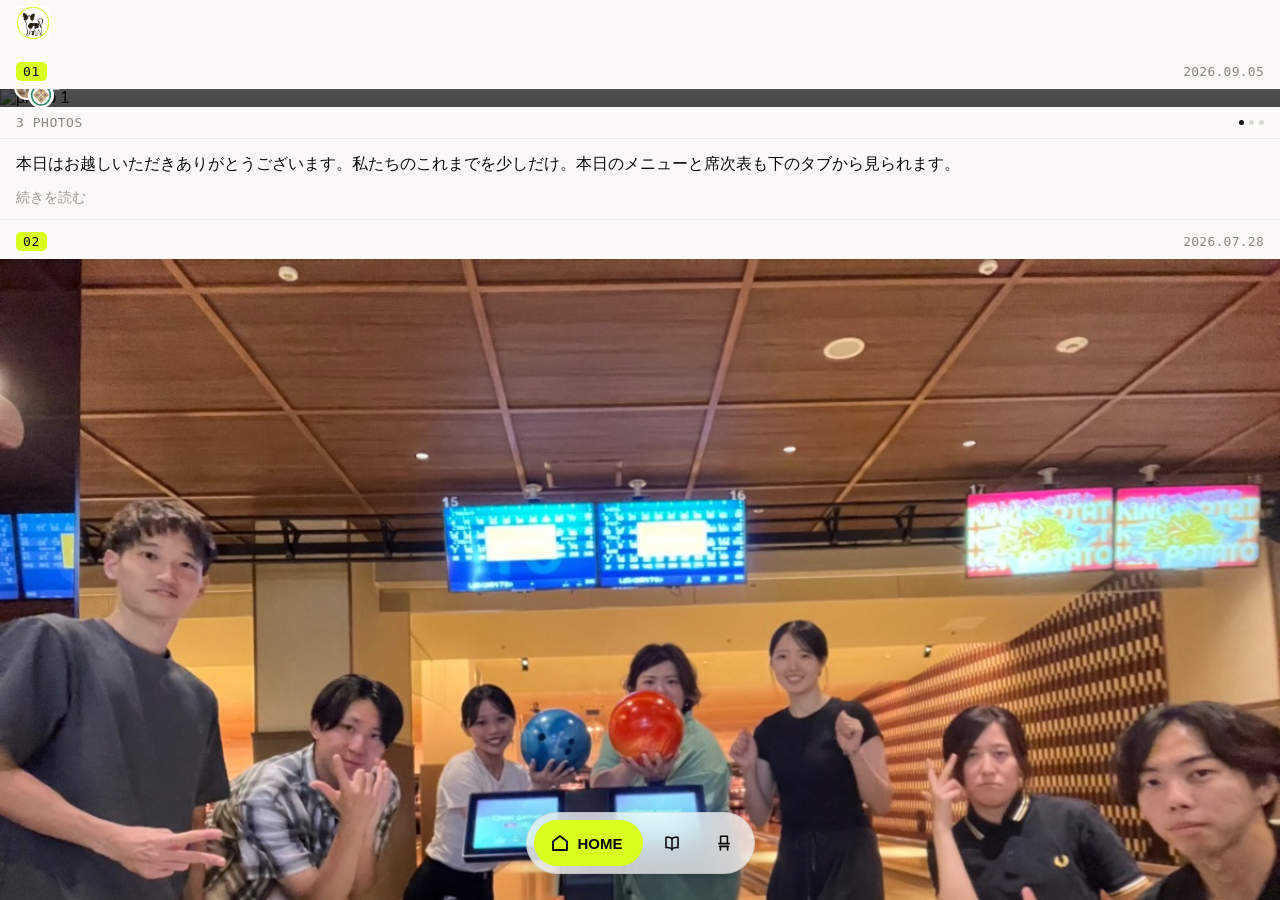
==== index.html @ 1be5b0e5 "メニュー名の誤字を修正 以下の料理名の誤字を修正： - AMUSE: 県立→帆立、鴨出汁→鶏出汁 - ENTRÉE: 鮨→鮪、テグリネソン→テグリネゾン - POISSON: ペーエ→ペニエ、ペルモッ" ====
<!DOCTYPE html>
<html lang="ja">
<head>
<meta charset="utf-8">
<meta name="viewport" content="width=device-width, initial-scale=1, maximum-scale=1, user-scalable=no, viewport-fit=cover">
<meta name="robots" content="noindex, nofollow">
<meta name="apple-mobile-web-app-capable" content="yes">
<meta name="apple-mobile-web-app-status-bar-style" content="default">
<title>RIKI & KANAMI Wedding</title>
<link rel="stylesheet" href="styles.css">
</head>
<body>

<!-- App Container -->
<div id="app">

  <!-- HOME Screen -->
  <div id="screen-home" class="screen active">
    <div class="header">
      <img src="assets/logo.png" alt="RIKI & KANAMI" width="34" height="34">
    </div>

    <div class="content dynamic-content">
    </div>
  </div>

  <!-- MENU Screen -->
  <div id="screen-menu" class="screen menu-screen">
    <div class="header">
      <img src="assets/logo.png" alt="RIKI & KANAMI" width="34" height="34">
    </div>

    <div class="content">
      <div class="menu-title-block">
        <span class="menu-label">MENU</span>
        <span class="menu-subtitle">本日のお料理とお飲み物</span>
        <span class="menu-date">2026.09.05</span>
      </div>

      <div class="menu-tabs">
        <div class="menu-tab active" data-tab="course">COURSE</div>
        <div class="menu-tab" data-tab="drink">DRINK</div>
      </div>

      <div class="menu-content active" data-content="course">
        <div class="menu-items">
          <div class="menu-item">
            <span class="item-category">AMUSE</span>
            <h3 class="item-name">青森に因んで帆立のコンフィ×新潟のっぺの鶏出汁ジュレ<br>柚子香る磯の小舟</h3>
          </div>

          <div class="menu-item">
            <span class="item-category">ENTRÉE</span>
            <h3 class="item-name">炙り鮪と季節野菜のテグリネゾン サラダニソワーズ<br>タプナードと胡麻の2種の味わい</h3>
          </div>

          <div class="menu-item">
            <span class="item-category">POTAGE</span>
            <h3 class="item-name">海老真薯を浮かべた本枯鰹節の清汁仕立て<br>振り柚子　椎茸　彩り葱</h3>
          </div>

          <div class="menu-item">
            <span class="item-category">POISSON</span>
            <h3 class="item-name">江戸前穴子のペニエ 古代米とベルモットのクレーム<br>八幡平シャンピニョンと花穂の香り</h3>
          </div>

          <div class="menu-item">
            <span class="item-category">VIANDE</span>
            <h3 class="item-name">特選牛ロース ポム・マキシムと共にロティ<br>ソースポワヴラードとベーゼルナッツのヴィネグレット</h3>
          </div>

          <div class="menu-item">
            <span class="item-category">REPAS</span>
            <h3 class="item-name">漬けいくらとニッポンの塩しゃけ 親子で三つ葉飯<br>茶漬け出汁　香の物</h3>
          </div>

          <div class="menu-item">
            <span class="item-category">DESSERT</span>
            <h3 class="item-name">フロマージュブランのベルスネージュ<br>瀬戸内レモンと蜂蜜のジュレ</h3>
          </div>

          <div class="menu-item">
            <span class="item-category">CAFÉ</span>
            <h3 class="item-name">珈琲　紅茶　＋　ウエディングケーキ</h3>
          </div>
        </div>
      </div>

      <div class="menu-content" data-content="drink">
        <div class="menu-items">
          <div class="menu-item">
            <span class="item-category">SPARKLING</span>
            <h3 class="item-name">コント・ド・ヌシャテル　ブリュット</h3>
          </div>

          <div class="menu-item">
            <span class="item-category">BEER</span>
            <h3 class="item-name">スーパードライ</h3>
          </div>

          <div class="menu-item">
            <span class="item-category">RED</span>
            <h3 class="item-name">バロン・メリニャック　ルージュ</h3>
          </div>

          <div class="menu-item">
            <span class="item-category">WHITE</span>
            <h3 class="item-name">バロン・メリニャック　ブラン</h3>
          </div>

          <div class="menu-item">
            <span class="item-category">SAKE</span>
            <h3 class="item-name">銘酒お任せ</h3>
          </div>

          <div class="menu-item">
            <span class="item-category">WHISKEY</span>
            <h3 class="item-name">デュワーズ ホワイトラベル</h3>
          </div>

          <div class="menu-item">
            <span class="item-category">SHOCHU</span>
            <h3 class="item-name">麦焼酎</h3>
          </div>

          <div class="menu-item">
            <span class="item-category">COCKTAIL</span>
            <h3 class="item-name">カシス<span class="item-separator"> ／ </span>ジン<span class="item-separator"> ／ </span>ウォッカ<span class="item-separator"> ／ </span>季節のカクテル</h3>
          </div>

          <div class="menu-item">
            <span class="item-category">SOFT</span>
            <h3 class="item-name">アップルジュース<span class="item-separator"> ／ </span>グレープジュース<span class="item-separator"> ／ </span>コーラ<span class="item-separator"> ／ </span>ジンジャーエール<span class="item-separator"> ／ </span>ウーロン茶<span class="item-separator"> ／ </span>ミネラルウォーター<span class="item-separator"> ／ </span>炭酸水<span class="item-separator"> ／ </span>ノンアルコールビール</h3>
          </div>
        </div>
      </div>

      <div class="menu-note">
        <span class="note-symbol">＊</span>
        <span class="note-text">アレルギーのある方は、お近くのスタッフまでお声がけください。</span>
      </div>

      <div class="bottom-spacer"></div>
    </div>
  </div>

  <!-- SEATS Screen -->
  <div id="screen-seats" class="screen">
    <div class="header">
      <img src="assets/logo.png" alt="RIKI & KANAMI" width="34" height="34">
    </div>

    <div class="content">
      <div class="search-bar">
        <svg class="search-icon" width="16" height="16" viewBox="0 0 20 20" fill="none" stroke="#8A8A82" stroke-width="1.8" stroke-linecap="round">
          <circle cx="9" cy="9" r="5.4"></circle>
          <path d="M13.2 13.2 17 17"></path>
        </svg>
        <span class="search-placeholder">お名前でお席を検索</span>
      </div>

      <div class="seats-tabs">
        <div class="tab active" id="tab-map">MAP</div>
        <div class="tab" id="tab-list">LIST</div>
      </div>

      <!-- MAP View -->
      <div id="view-map" class="seats-view active">
        <div class="legend">
          <div class="legend-item">
            <span class="legend-dot groom"></span>
            <span class="legend-text">新郎側</span>
          </div>
          <div class="legend-item">
            <span class="legend-dot bride"></span>
            <span class="legend-text">新婦側</span>
          </div>
        </div>

        <div class="seats-hint">
          <span class="hint-text">テーブルをタップして、お席をご確認ください</span>
        </div>
        <div class="tables-container">
          <div class="main-table">高砂</div>
          <div class="table-circle groom" data-table="A" style="left:0; top:120px">
            <div class="circle"><span>A</span></div>
            <span class="label">新郎 会社</span>
          </div>

          <div class="table-circle bride" data-table="B" style="right:0; top:120px">
            <div class="circle"><span>B</span></div>
            <span class="label">新婦 職場</span>
          </div>

          <div class="table-circle bride" data-table="C" style="left:50%; top:216px; transform:translateX(-50%)">
            <div class="circle"><span>C</span></div>
            <span class="label">新婦 職場</span>
          </div>

          <div class="table-circle groom" data-table="D" style="left:0; top:312px">
            <div class="circle"><span>D</span></div>
            <span class="label">新郎 会社</span>
          </div>

          <div class="table-circle bride" data-table="E" style="right:0; top:312px">
            <div class="circle"><span>E</span></div>
            <span class="label">新婦 先輩</span>
          </div>

          <div class="table-circle bride" data-table="F" style="left:50%; top:408px; transform:translateX(-50%)">
            <div class="circle"><span>F</span></div>
            <span class="label">新婦 友人</span>
          </div>

          <div class="table-circle groom" data-table="G" style="left:0; top:504px">
            <div class="circle"><span>G</span></div>
            <span class="label">新郎 友人</span>
          </div>

          <div class="table-circle bride" data-table="H" style="right:0; top:504px">
            <div class="circle"><span>H</span></div>
            <span class="label">新婦 友人</span>
          </div>

          <div class="table-circle bride" data-table="I" style="left:50%; top:600px; transform:translateX(-50%)">
            <div class="circle"><span>I</span></div>
            <span class="label">新婦 友人</span>
          </div>

          <div class="table-circle groom" data-table="J" style="left:0; top:696px">
            <div class="circle"><span>J</span></div>
            <span class="label">新郎 親族</span>
          </div>

          <div class="table-circle bride" data-table="K" style="right:0; top:696px">
            <div class="circle"><span>K</span></div>
            <span class="label">新婦 親族</span>
          </div>
        </div>
      </div>

      <!-- LIST View -->
      <div id="view-list" class="seats-view">
        <div class="table-list">
          <!-- Tables will be dynamically rendered here -->
        </div>
      </div>

      <div class="bottom-spacer"></div>
    </div>
  </div>

  <!-- PROFILE Screen - KANAMI -->
  <div id="screen-profile-kanami" class="screen">
    <div class="header">
      <div class="header-left">
        <button class="back-btn back-to-home">
          <svg width="20" height="20" viewBox="0 0 20 20" fill="none" stroke="#0A0A0A" stroke-width="1.9" stroke-linecap="round" stroke-linejoin="round">
            <path d="M12 4l-6 6 6 6"></path>
          </svg>
        </button>
        <span class="header-title">KANAMI</span>
      </div>
    </div>

    <div class="content">
      <div class="profile-info">
        <div class="profile-text">
          <span class="profile-role">BRIDE</span>
          <h2 class="profile-name-large dynamic-content"></h2>
        </div>
        <div class="profile-avatar"></div>
      </div>

      <div class="profile-bio dynamic-content"></div>
      <div class="profile-read-more">続きを読む</div>

      <div class="profile-details dynamic-content"></div>

      <div class="profile-grid active" data-grid="posts">
        <!-- Posts dynamically loaded -->
      </div>

      <div class="bottom-spacer"></div>
    </div>
  </div>

  <!-- PROFILE Screen - RIKI -->
  <div id="screen-profile-riki" class="screen">
    <div class="header">
      <div class="header-left">
        <button class="back-btn back-to-home">
          <svg width="20" height="20" viewBox="0 0 20 20" fill="none" stroke="#0A0A0A" stroke-width="1.9" stroke-linecap="round" stroke-linejoin="round">
            <path d="M12 4l-6 6 6 6"></path>
          </svg>
        </button>
        <span class="header-title">RIKI</span>
      </div>
    </div>

    <div class="content">
      <div class="profile-info">
        <div class="profile-text">
          <span class="profile-role">GROOM</span>
          <h2 class="profile-name-large dynamic-content"></h2>
        </div>
        <div class="profile-avatar"></div>
      </div>

      <div class="profile-bio dynamic-content"></div>
      <div class="profile-read-more">続きを読む</div>

      <div class="profile-details dynamic-content"></div>

      <div class="profile-grid active" data-grid="posts">
        <!-- Posts dynamically loaded -->
      </div>

      <div class="bottom-spacer"></div>
    </div>
  </div>

  <!-- TABLE DETAIL Screen -->
  <div id="screen-table-detail" class="screen">
    <div class="header">
      <div class="header-left">
        <button class="back-btn" id="back-to-seats">
          <svg width="20" height="20" viewBox="0 0 20 20" fill="none" stroke="#0A0A0A" stroke-width="1.9" stroke-linecap="round" stroke-linejoin="round">
            <path d="M12 4l-6 6 6 6"></path>
          </svg>
        </button>
        <span id="table-detail-title" class="header-title">D 卓</span>
      </div>
    </div>

    <div class="content">
      <div class="table-detail-header">
        <div class="detail-header-row">
          <span class="table-badge">TABLE D</span>
          <span class="seats-info">6 ／ 8 SEATS</span>
        </div>
        <h2 class="table-description">新郎 会社関係</h2>
      </div>

      <div class="table-photos">
        <!-- 画像はJavaScriptで動的に読み込まれます -->
      </div>
      <div class="table-photo-meta">
        <!-- 写真カウントとドットはJavaScriptで動的に生成されます -->
      </div>

      <div class="seat-diagram">
        <div class="diagram-stage">↑ 高砂 ↑</div>
        <div class="diagram-table">
          <span class="table-letter">D</span>
        </div>
        <div class="seat-position" style="left:141px; top:22px">1</div>
        <div class="seat-position" style="left:192px; top:73px">2</div>
        <div class="seat-position" style="left:192px; top:141px">3</div>
        <div class="seat-position empty" style="left:141px; top:192px">4</div>
        <div class="seat-position empty" style="left:73px; top:192px">5</div>
        <div class="seat-position" style="left:22px; top:141px">6</div>
        <div class="seat-position" style="left:22px; top:73px">7</div>
        <div class="seat-position" style="left:73px; top:22px">8</div>
      </div>

      <div class="guest-list">
        <div class="guest-item">
          <span class="seat-number">1</span>
          <span class="guest-name">瀧川 光輝様<span class="guest-role">　受付</span></span>
        </div>
        <div class="guest-item">
          <span class="seat-number">2</span>
          <span class="guest-name">佐藤 達哉様</span>
        </div>
        <div class="guest-item">
          <span class="seat-number">3</span>
          <span class="guest-name">中村 優太様</span>
        </div>
        <div class="guest-item">
          <span class="seat-number">6</span>
          <span class="guest-name">武藤 克弥様</span>
        </div>
        <div class="guest-item">
          <span class="seat-number">7</span>
          <span class="guest-name">丹野 遼平様<span class="guest-role">　受付</span></span>
        </div>
        <div class="guest-item">
          <span class="seat-number">8</span>
          <span class="guest-name">末藤 洸洋様</span>
        </div>
      </div>

      <div class="bottom-spacer"></div>
    </div>
  </div>

  <!-- SEARCH Screen -->
  <div id="screen-search" class="screen">
    <div class="header">
      <div class="header-left">
        <button class="back-btn" id="back-to-seats-from-search">
          <svg width="20" height="20" viewBox="0 0 20 20" fill="none" stroke="#0A0A0A" stroke-width="1.9" stroke-linecap="round" stroke-linejoin="round">
            <path d="M12 4l-6 6 6 6"></path>
          </svg>
        </button>
      </div>
      <div class="search-header-input">
        <svg class="search-icon" width="16" height="16" viewBox="0 0 20 20" fill="none" stroke="#8A8A82" stroke-width="1.8" stroke-linecap="round">
          <circle cx="9" cy="9" r="5.4"></circle>
          <path d="M13.2 13.2 17 17"></path>
        </svg>
        <input type="search" id="search-header-input" class="search-input" placeholder="お名前でお席を検索" inputmode="text" autocomplete="off" readonly>
      </div>
    </div>

    <div class="content">
      <div class="search-results-header">
        <span class="results-count" id="results-count">68 GUESTS</span>
      </div>

      <div class="search-results" id="search-results">
        <!-- Results will be dynamically rendered here -->
      </div>

      <div class="bottom-spacer"></div>
    </div>
  </div>

  <!-- POST DETAIL Screen -->
  <div id="screen-post-detail" class="screen">
    <div class="header">
      <div class="header-left">
        <button class="back-btn back-to-profile">
          <svg width="20" height="20" viewBox="0 0 20 20" fill="none" stroke="#0A0A0A" stroke-width="1.9" stroke-linecap="round" stroke-linejoin="round">
            <path d="M12 4l-6 6 6 6"></path>
          </svg>
        </button>
        <span class="header-title" id="post-detail-title">POSTS</span>
      </div>
    </div>

    <div class="content" id="post-detail-content">
      <!-- Post content will be dynamically rendered here -->
      <div class="bottom-spacer"></div>
    </div>
  </div>

</div>

<!-- Bottom Navigation -->
<div class="bottom-nav">
  <div class="nav-container">
    <button class="nav-btn active" id="nav-home">
      <svg width="20" height="20" viewBox="0 0 20 20" fill="none" stroke="#0A0A0A" stroke-width="1.9" stroke-linejoin="round">
        <path d="M3 8.5 10 3l7 5.5V17H3z"></path>
      </svg>
      <span class="nav-label">HOME</span>
    </button>
    <button class="nav-btn" id="nav-menu">
      <svg width="20" height="20" viewBox="0 0 20 20" fill="none" stroke="#0A0A0A" stroke-width="1.6" stroke-linejoin="round" stroke-linecap="round">
        <path d="M10 5.5C8.6 4.4 6.6 4 4 4.2v10.4c2.6-.2 4.6.2 6 1.3 1.4-1.1 3.4-1.5 6-1.3V4.2c-2.6-.2-4.6.2-6 1.3z"></path>
        <path d="M10 5.5v11.4"></path>
      </svg>
      <span class="nav-label">MENU</span>
    </button>
    <button class="nav-btn" id="nav-seats">
      <svg width="20" height="20" viewBox="0 0 20 20" fill="none" stroke="#0A0A0A" stroke-width="1.6" stroke-linecap="round" stroke-linejoin="round">
        <path d="M6.6 3.2h6.8v7.4H6.6zM4.8 10.6h10.4M6.4 13.4V17M13.6 13.4V17M5.6 13.4h8.8"></path>
      </svg>
      <span class="nav-label">SEATS</span>
    </button>
  </div>
</div>

<script src="seating-data.js"></script>
<script src="app.js"></script>
</body>
</html>
---- styles.css ----
/* Wedding Site - Styles */

/* Dynamic content - hidden until loaded */
.dynamic-content {
  opacity: 0;
  transition: opacity 0.3s ease-in;
}

.dynamic-content.loaded {
  opacity: 1;
}

* {
  margin: 0;
  padding: 0;
  box-sizing: border-box;
}

:root {
  --color-bg: #EDEDEA;
  --color-white: #fff;
  --color-black: #0A0A0A;
  --color-gray-dark: #4A4A44;
  --color-gray-mid: #8A8A82;
  --color-gray-light: #C2C1B9;
  --color-divider: #EDEDE8;
  --color-yellow: #D9FF1F;
  --color-lime: #D9FF1F;
  --color-paper: #FBFAF6;
  --font-sans: -apple-system, "Helvetica Neue", Helvetica, "Hiragino Kaku Gothic ProN", "Hiragino Sans", Arial, sans-serif;
  --font-mono: ui-monospace, 'SF Mono', Menlo, monospace;
}

body {
  margin: 0;
  background: var(--color-white);
  font-family: var(--font-sans);
  -webkit-font-smoothing: antialiased;
  overflow: hidden;
  position: fixed;
  width: 100%;
  height: 100%;
}

/* App Container */
#app {
  position: fixed;
  top: 0;
  bottom: 0;
  left: 0;
  right: 0;
  overflow: hidden;
}

/* Screens */
.screen {
  position: absolute;
  top: 0;
  bottom: 0;
  left: 0;
  right: 0;
  overflow-y: auto;
  overflow-x: hidden;
  -webkit-overflow-scrolling: touch;
  display: none;
  background: var(--color-paper);
}

.screen.active {
  display: block;
}

.screen::-webkit-scrollbar {
  display: none;
}

/* Header */
.header {
  position: sticky;
  top: 0;
  z-index: 5;
  background: rgba(251, 250, 246, 0.94);
  backdrop-filter: blur(12px);
  -webkit-backdrop-filter: blur(12px);
  display: flex;
  align-items: center;
  justify-content: space-between;
  padding: 6px 16px 10px;
  min-height: 50px;
}

.header img {
  display: block;
}

.post-count {
  font-family: var(--font-mono);
  font-size: 13px;
  color: var(--color-gray-mid);
  letter-spacing: 0.06em;
}

.header-left {
  display: flex;
  align-items: center;
  gap: 8px;
}

.back-btn {
  width: 44px;
  height: 44px;
  margin-left: -10px;
  display: flex;
  align-items: center;
  justify-content: center;
  background: none;
  border: none;
  cursor: pointer;
  padding: 0;
}

.back-btn:active {
  opacity: 0.6;
}

.header-title {
  font-size: 16px;
  font-weight: 600;
}

/* Content */
.content {
  padding: 0;
}

.bottom-spacer {
  height: 120px;
}

/* Post */
.post {
  border-top: 1px solid var(--color-divider);
  cursor: pointer;
  transition: background-color 0.2s;
}

.post:first-child {
  border-top: none;
}

.post:active {
  background-color: #F9F9F7;
}

/* Post Slider */
.post-slider {
  width: 100%;
  overflow: hidden;
  position: relative;
}

.slider-container {
  width: 100%;
  overflow-x: auto;
  overflow-y: hidden;
  -webkit-overflow-scrolling: touch;
  scroll-snap-type: x mandatory;
  scrollbar-width: none;
}

.slider-container::-webkit-scrollbar {
  display: none;
}

.slider-track {
  display: flex;
  width: fit-content;
}

.slider-track .post-image-placeholder {
  width: 100vw;
  flex-shrink: 0;
  scroll-snap-align: start;
}

.post-header {
  display: flex;
  align-items: baseline;
  justify-content: space-between;
  padding: 12px 16px 8px;
}

.post-number {
  font-family: var(--font-mono);
  font-size: 13px;
  letter-spacing: 0.06em;
  color: var(--color-black);
  background: var(--color-lime);
  padding: 2px 7px;
  border-radius: 5px;
}

.post-date {
  font-family: var(--font-mono);
  font-size: 13px;
  color: var(--color-gray-mid);
  letter-spacing: 0.02em;
}

.post-image-placeholder {
  width: 100%;
  position: relative;
  display: block;
}

.post-image-placeholder img {
  width: 100%;
  height: auto;
  display: block;
}

.placeholder-text {
  font-family: var(--font-mono);
  font-size: 11px;
  color: var(--color-gray-mid);
}

.gradient-overlay {
  position: absolute;
  inset: auto 0 0 0;
  height: 170px;
  background: linear-gradient(to top, rgba(0,0,0,0.72) 0%, rgba(0,0,0,0.58) 34%, rgba(0,0,0,0.22) 68%, transparent 100%);
  pointer-events: none;
}

.post-authors {
  position: absolute;
  left: 14px;
  bottom: 14px;
  display: flex;
  align-items: center;
  gap: 11px;
  z-index: 10;
  pointer-events: none;
}

.post-authors > * {
  pointer-events: auto;
}

.author-avatars {
  position: relative;
  width: 44px;
  height: 36px;
}

.avatar-placeholder {
  position: absolute;
  width: 26px;
  height: 26px;
  border-radius: 50%;
  border: 2px solid var(--color-white);
  background-color: #000;
  background-size: cover;
  background-position: center;
  background-repeat: no-repeat;
}

.avatar-placeholder:not(.offset) {
  left: 0;
  top: 0;
}

.avatar-placeholder.offset {
  left: 14px;
  top: 8px;
}

.avatar-placeholder.single {
  position: static;
}

.author-names {
  font-size: 15px;
  font-weight: 600;
  color: var(--color-white);
  cursor: pointer;
}

.post-meta {
  display: flex;
  align-items: center;
  justify-content: space-between;
  padding: 8px 16px;
  border-bottom: 1px solid var(--color-divider);
}

.photo-count {
  font-family: var(--font-mono);
  font-size: 13px;
  color: var(--color-gray-mid);
  letter-spacing: 0.04em;
}

.pagination-dots {
  display: flex;
  gap: 5px;
}

.dot {
  width: 5px;
  height: 5px;
  border-radius: 50%;
  background: #D8D8D2;
  transition: background 0.2s;
}

.dot.active {
  background: var(--color-black);
}

.post-content {
  padding: 12px 16px;
  font-size: 16px;
  line-height: 1.65;
  color: var(--color-black);
  word-break: break-word;
  overflow-wrap: break-word;
}

.read-more {
  padding: 0 16px 12px;
  font-size: 14px;
  color: #9A9A92;
}

/* When content is expanded, add bottom padding to match top */
.content-expanded .post-content {
  padding-bottom: 12px;
}

/* Menu Screen */

.menu-title-block {
  margin: 6px 20px 0;
  border-top: 1.5px solid var(--color-black);
  border-bottom: 1.5px solid var(--color-black);
  padding: 22px 0;
  display: flex;
  flex-direction: column;
  align-items: center;
  gap: 10px;
}

.menu-label {
  font-family: var(--font-mono);
  font-size: 13px;
  letter-spacing: 0.3em;
  color: var(--color-black);
}

.menu-subtitle {
  font-size: 15px;
  line-height: 1.7;
  color: var(--color-gray-dark);
}

.menu-date {
  font-family: var(--font-mono);
  font-size: 13px;
  letter-spacing: 0.12em;
  color: var(--color-gray-mid);
}

.menu-tabs {
  display: flex;
  gap: 8px;
  padding: 16px 20px 0;
}

.menu-tab {
  flex: 1;
  min-height: 44px;
  display: flex;
  align-items: center;
  justify-content: center;
  border-radius: 999px;
  background: #F1EFE7;
  font-family: var(--font-mono);
  font-size: 13px;
  letter-spacing: 0.1em;
  color: var(--color-gray-mid);
  cursor: pointer;
  transition: all 0.2s ease;
}

.menu-tab.active {
  background: var(--color-yellow);
  color: var(--color-black);
}

.menu-content {
  display: none;
  padding: 8px 20px 0;
}

.menu-content.active {
  display: block;
}

.menu-items {
  display: flex;
  flex-direction: column;
}

.menu-item {
  padding: 16px 0;
  border-bottom: 1px solid #E6E4DC;
  display: flex;
  flex-direction: column;
  gap: 5px;
}

.menu-item:last-child {
  padding-bottom: 4px;
  border-bottom: none;
}

.item-category {
  font-family: var(--font-mono);
  font-size: 13px;
  letter-spacing: 0.14em;
  color: var(--color-gray-mid);
}

.item-name {
  font-size: 17px;
  line-height: 1.55;
  font-weight: 600;
  color: var(--color-black);
  text-wrap: pretty;
}

.item-separator {
  color: var(--color-gray-mid);
  font-weight: normal;
}

.item-description {
  font-size: 15px;
  line-height: 1.7;
  color: #6A6A62;
  text-wrap: pretty;
}

.menu-note {
  margin: 18px 20px 0;
  border-top: 1.5px solid var(--color-black);
  padding: 16px 0 0;
  display: flex;
  gap: 14px;
}

.note-symbol {
  font-family: var(--font-mono);
  font-size: 13px;
  letter-spacing: 0.1em;
  color: var(--color-gray-mid);
  width: 16px;
  flex: none;
}

.note-text {
  font-size: 15px;
  line-height: 1.75;
  color: #6A6A62;
  text-wrap: pretty;
}

/* Seats Screen */
.search-bar {
  min-height: 44px;
  display: flex;
  align-items: center;
  gap: 10px;
  margin: 8px 16px 0;
  padding: 0 14px;
  border-radius: 12px;
  background: #F4F4F0;
  cursor: pointer;
}

.search-bar:active {
  opacity: 0.7;
}

.search-input {
  flex: 1;
  border: none;
  background: transparent;
  font-size: 16px;
  color: var(--color-black);
  outline: none;
}

.search-input::placeholder {
  color: var(--color-gray-mid);
}

.search-placeholder {
  font-size: 16px;
  color: var(--color-gray-mid);
}

.seats-tabs {
  display: flex;
  gap: 8px;
  padding: 16px 16px 16px;
  border-bottom: 1px solid var(--color-divider);
}

.tab {
  flex: 1;
  min-height: 44px;
  display: flex;
  align-items: center;
  justify-content: center;
  border-radius: 999px;
  background: #F4F4F0;
  font-family: var(--font-mono);
  font-size: 13px;
  letter-spacing: 0.1em;
  color: var(--color-gray-mid);
  cursor: pointer;
  transition: all 0.2s;
}

.tab.active {
  background: var(--color-yellow);
  color: var(--color-black);
}

.seats-view {
  display: none;
}

.seats-view.active {
  display: block;
}

.tables-container {
  position: relative;
  height: 800px;
  margin: 18px 16px 0;
}

.stage-label {
  position: absolute;
  left: 0;
  right: 0;
  top: 0;
  display: flex;
  align-items: center;
  gap: 10px;
}

.stage-label .line {
  height: 1px;
  flex: 1;
  background: #E4E4DE;
}

.stage-label .text {
  font-family: var(--font-mono);
  font-size: 13px;
  letter-spacing: 0.16em;
  color: var(--color-gray-mid);
}

.main-table {
  position: absolute;
  left: 50%;
  top: 28px;
  transform: translateX(-50%);
  width: 168px;
  height: 44px;
  border-radius: 8px;
  background: var(--color-black);
  display: flex;
  align-items: center;
  justify-content: center;
  font-size: 15px;
  font-weight: 600;
  color: var(--color-white);
}

.table-circle {
  position: absolute;
  width: 120px;
  display: flex;
  flex-direction: column;
  align-items: center;
  gap: 5px;
  cursor: pointer;
}

.table-circle .circle {
  width: 60px;
  height: 60px;
  border-radius: 50%;
  background: var(--color-white);
  display: flex;
  align-items: center;
  justify-content: center;
  font-size: 18px;
  font-weight: 600;
  color: var(--color-black);
  transition: transform 0.2s;
}

.table-circle.groom .circle {
  border: 1.5px solid var(--color-black);
}

.table-circle.bride .circle {
  border: 1.5px solid #D6D5CC;
}

.table-circle:active .circle {
  transform: scale(0.95);
}

.table-circle .label {
  font-size: 13px;
  color: #6A6A62;
}

.legend {
  display: flex;
  gap: 18px;
  align-items: center;
  justify-content: center;
  padding: 16px 16px 0;
}

.legend-item {
  display: flex;
  align-items: center;
  gap: 8px;
}

.legend-dot {
  width: 14px;
  height: 14px;
  border-radius: 50%;
  background: var(--color-white);
}

.legend-dot.groom {
  border: 1.5px solid var(--color-black);
}

.legend-dot.bride {
  border: 1.5px solid #D6D5CC;
}

.legend-text {
  font-size: 13px;
  color: #5A5A52;
}

.seats-hint {
  padding: 12px 16px 16px;
  text-align: center;
  border-bottom: 1px solid var(--color-divider);
}

.hint-text {
  font-size: 13px;
  color: var(--color-gray-mid);
}

/* Table List */
.table-list {
  padding: 0 16px;
}

.guest-list-item {
  display: flex;
  align-items: center;
  justify-content: space-between;
  gap: 12px;
  padding: 14px 0;
  border-top: 1px solid #EDEDE8;
  cursor: pointer;
}

.guest-list-item:first-child {
  border-top: none;
}

.guest-list-item:active {
  opacity: 0.6;
}

.guest-list-info {
  display: flex;
  flex-direction: column;
  gap: 2px;
}

.guest-list-name {
  font-size: 16px;
  line-height: 1.5;
  color: var(--color-black);
}

.guest-list-relation {
  font-size: 13px;
  color: var(--color-gray-mid);
}

.guest-list-table {
  font-family: var(--font-mono);
  font-size: 13px;
  letter-spacing: 0.06em;
  color: var(--color-white);
  background: var(--color-black);
  padding: 6px 10px;
  border-radius: 6px;
  flex: none;
  font-weight: 500;
}

.table-badge {
  font-family: var(--font-mono);
  font-size: 13px;
  letter-spacing: 0.16em;
  color: var(--color-black);
  background: var(--color-yellow);
  padding: 2px 7px;
  border-radius: 5px;
  display: inline-block;
  margin-bottom: 4px;
}

/* Profile Screen */
.profile-info {
  padding: 12px 16px 0;
  display: flex;
  align-items: flex-end;
  justify-content: space-between;
  border-top: 1px solid var(--color-divider);
}

.profile-text {
  display: flex;
  flex-direction: column;
  gap: 3px;
}

.profile-role {
  font-family: var(--font-mono);
  font-size: 13px;
  letter-spacing: 0.16em;
  color: var(--color-gray-mid);
}

.profile-name-large {
  margin: 0;
  font-size: 26px;
  font-weight: 600;
  letter-spacing: -0.02em;
  color: var(--color-black);
}

.profile-avatar {
  width: 68px;
  height: 68px;
  border-radius: 50%;
  flex: none;
  box-shadow: 0 0 0 1px rgba(10, 10, 10, 0.08);
  background-image: repeating-linear-gradient(135deg, #E4E4DF 0 8px, #EDEDE8 8px 16px);
  background-size: cover;
  background-position: center;
  background-repeat: no-repeat;
}

.profile-bio {
  padding: 12px 16px;
  font-size: 16px;
  line-height: 1.75;
  color: var(--color-black);
  display: -webkit-box;
  -webkit-line-clamp: 4;
  -webkit-box-orient: vertical;
  overflow: hidden;
  word-break: break-word;
  overflow-wrap: break-word;
}

.profile-read-more {
  min-height: 44px;
  display: flex;
  align-items: center;
  padding: 0 16px 12px;
  font-size: 14px;
  color: #9A9A92;
}


.profile-details {
  padding: 0 16px;
}

.detail-row {
  display: flex;
  gap: 14px;
  align-items: baseline;
  padding: 12px 0;
  border-top: 1px solid var(--color-divider);
}

.detail-row:last-child {
  border-bottom: 1px solid var(--color-divider);
}

.detail-label {
  font-family: var(--font-mono);
  font-size: 13px;
  letter-spacing: 0.08em;
  color: var(--color-gray-mid);
  width: 78px;
  flex: none;
}

.detail-value {
  font-size: 16px;
  line-height: 1.7;
  color: var(--color-black);
  word-break: break-word;
  overflow-wrap: break-word;
}

.profile-tabs {
  display: flex;
  border-bottom: 1px solid var(--color-divider);
}

.profile-tab {
  flex: 1;
  min-height: 44px;
  display: flex;
  align-items: center;
  justify-content: center;
  font-family: var(--font-mono);
  font-size: 13px;
  letter-spacing: 0.1em;
  color: var(--color-gray-mid);
  cursor: pointer;
}

.profile-tab.active {
  color: var(--color-black);
  background: var(--color-yellow);
}

.profile-grid {
  display: none;
  grid-template-columns: repeat(3, 1fr);
  gap: 1px;
}

.profile-grid.active {
  display: grid;
}

.grid-item {
  aspect-ratio: 4/5;
  position: relative;
}

.grid-image {
  width: 100%;
  height: 100%;
  background-size: cover;
  background-position: center;
  position: relative;
}

.grid-number {
  position: absolute;
  top: 6px;
  left: 6px;
  font-family: var(--font-mono);
  font-size: 13px;
  color: var(--color-black);
  background: var(--color-lime);
  padding: 1px 5px;
  border-radius: 4px;
}

/* Table Detail */
.table-detail-header {
  padding: 10px 16px 16px;
  border-top: 1px solid var(--color-divider);
  display: flex;
  flex-direction: column;
  gap: 4px;
}

.detail-header-row {
  display: flex;
  align-items: baseline;
  justify-content: space-between;
}

.seats-info {
  font-family: var(--font-mono);
  font-size: 13px;
  color: var(--color-gray-mid);
}

.table-description {
  font-size: 22px;
  font-weight: 600;
  letter-spacing: -0.015em;
  color: var(--color-black);
}

.table-photos {
  display: flex;
  gap: 1px;
  padding: 0;
  overflow-x: auto;
  overflow-y: hidden;
  -webkit-overflow-scrolling: touch;
  scrollbar-width: none;
  -ms-overflow-style: none;
}

.table-photos::-webkit-scrollbar {
  display: none;
}

.photo-placeholder {
  width: 132px;
  height: 165px;
  flex: none;
  background-image: repeating-linear-gradient(135deg, #E4E4DF 0 8px, #EDEDE8 8px 16px);
  display: flex;
  align-items: center;
  justify-content: center;
}

.photo-ratio {
  font-family: var(--font-mono);
  font-size: 11px;
  color: var(--color-gray-mid);
}

.table-photo-meta {
  display: flex;
  align-items: center;
  justify-content: space-between;
  padding: 8px 16px;
  margin-bottom: 16px;
  border-bottom: 1px solid var(--color-divider);
}

.table-photo-meta .photo-count {
  font-family: var(--font-mono);
  font-size: 13px;
  letter-spacing: 0.06em;
  color: var(--color-gray-mid);
}

.table-photo-meta .pagination-dots {
  display: flex;
  gap: 6px;
}

.scroll-progress-container {
  width: 100px;
  height: 2px;
  background: var(--color-divider);
  border-radius: 1px;
  overflow: hidden;
}

.scroll-progress-bar {
  height: 100%;
  background: var(--color-black);
  width: 0%;
  transition: width 0.1s ease-out;
}

.seat-diagram {
  display: flex;
  justify-content: center;
  padding: 0 0 16px 0;
  position: relative;
  width: 250px;
  height: 258px;
  margin: 0 auto;
}

.diagram-stage {
  position: absolute;
  left: 50%;
  top: 0;
  transform: translateX(-50%);
  font-family: var(--font-mono);
  font-size: 13px;
  letter-spacing: 0.16em;
  color: var(--color-gray-mid);
}

.diagram-table {
  position: absolute;
  left: 71px;
  top: 79px;
  width: 108px;
  height: 108px;
  border-radius: 50%;
  background: var(--color-white);
  border: 1.5px solid #D6D5CC;
  display: flex;
  align-items: center;
  justify-content: center;
}

.table-letter {
  font-size: 28px;
  font-weight: 600;
  letter-spacing: -0.03em;
  color: #DAD9D1;
}

.seat-position {
  position: absolute;
  width: 36px;
  height: 36px;
  border-radius: 50%;
  background: var(--color-white);
  border: 1.5px solid #D6D5CC;
  display: flex;
  align-items: center;
  justify-content: center;
  font-family: var(--font-mono);
  font-size: 13px;
  color: var(--color-black);
}

.seat-position.empty {
  background: transparent;
  border: 1.5px dashed #DDDCD4;
  color: var(--color-gray-light);
}

.guest-list {
  padding: 0 16px 0;
}

.guest-item {
  display: flex;
  gap: 14px;
  align-items: baseline;
  padding: 13px 0;
  border-top: 1px solid var(--color-divider);
}

.seat-number {
  font-family: var(--font-mono);
  font-size: 13px;
  color: var(--color-gray-mid);
  width: 20px;
  flex: none;
}

.guest-name {
  font-size: 16px;
  line-height: 1.5;
  color: var(--color-black);
  flex: 1;
}

.guest-role {
  color: var(--color-gray-mid);
  font-size: 13px;
  flex: none;
  text-align: right;
}

/* Bottom Navigation */
.bottom-nav {
  position: fixed;
  left: 0;
  right: 0;
  bottom: 0;
  padding: 0 20px 26px;
  display: flex;
  justify-content: center;
  z-index: 100;
  pointer-events: none;
}

.nav-container {
  display: flex;
  align-items: center;
  gap: 6px;
  padding: 7px;
  border-radius: 999px;
  background: rgba(255, 255, 255, 0.72);
  backdrop-filter: blur(18px);
  -webkit-backdrop-filter: blur(18px);
  border: 1px solid rgba(10, 10, 10, 0.08);
  box-shadow: 0 10px 30px rgba(0, 0, 0, 0.14);
  pointer-events: auto;
}

.nav-btn {
  display: flex;
  align-items: center;
  width: 46px;
  height: 46px;
  border-radius: 999px;
  background: none;
  border: none;
  cursor: pointer;
  justify-content: center;
  transition: all 0.2s;
  padding: 0;
}

.nav-btn.active {
  display: flex;
  align-items: center;
  gap: 8px;
  height: 46px;
  padding: 0 20px 0 16px;
  border-radius: 999px;
  background: var(--color-yellow);
  width: auto;
}

.nav-btn:active {
  opacity: 0.7;
}

.nav-label {
  display: none;
  font-size: 15px;
  font-weight: 600;
  color: var(--color-black);
}

.nav-btn.active .nav-label {
  display: block;
}

/* Safe area support for iPhone */
@supports (padding: max(0px)) {
  .bottom-nav {
    padding-bottom: max(26px, env(safe-area-inset-bottom));
  }
}

/* Search Screen */
.search-header-input {
  flex: 1;
  min-height: 44px;
  display: flex;
  align-items: center;
  gap: 10px;
  padding: 0 14px;
  border-radius: 12px;
  background: #F4F4F0;
}

.search-results-header {
  padding: 16px 16px;
  border-top: 1px solid #EDEDE8;
}

.results-count {
  font-family: var(--font-mono);
  font-size: 13px;
  letter-spacing: 0.16em;
  color: var(--color-gray-mid);
}

.search-results {
  padding: 0 16px;
}

.search-result-item {
  display: flex;
  align-items: center;
  justify-content: space-between;
  gap: 12px;
  padding: 14px 0;
  border-top: 1px solid #EDEDE8;
  cursor: pointer;
}

.search-result-item:first-child {
  border-top: none;
}

.search-result-item:active {
  opacity: 0.6;
}

.search-result-info {
  display: flex;
  flex-direction: column;
  gap: 2px;
}

.search-result-name {
  font-size: 16px;
  line-height: 1.5;
  color: var(--color-black);
}

.search-result-relation {
  font-size: 13px;
  color: var(--color-gray-mid);
}

.search-result-table {
  font-family: var(--font-mono);
  font-size: 13px;
  letter-spacing: 0.06em;
  color: var(--color-white);
  background: var(--color-black);
  padding: 6px 10px;
  border-radius: 6px;
  flex: none;
  font-weight: 500;
}

/* Read more functionality */
.content-more {
  display: none;
}

.content-expanded .content-more {
  display: inline;
}

.content-expanded .read-more {
  display: none;
}

.profile-bio.content-expanded {
  -webkit-line-clamp: unset;
  overflow: visible;
  padding-bottom: 12px;
}

/* Slide-in animation for profile and table detail screens */
#screen-profile-kanami,
#screen-profile-riki,
#screen-table-detail,
#screen-post-detail {
  z-index: 10;
  display: block !important;
  transform: translateX(100%);
  transition: transform 0.3s ease-out;
  pointer-events: none;
  background: var(--color-paper);
}

#screen-profile-kanami.active,
#screen-profile-riki.active,
#screen-table-detail.active,
#screen-post-detail.active {
  transform: translateX(0);
  pointer-events: auto;
}

/* Post detail screen has higher z-index to appear above profile screens */
#screen-post-detail {
  z-index: 11;
}

/* Ensure back button is always clickable */
.back-to-profile {
  pointer-events: auto !important;
}
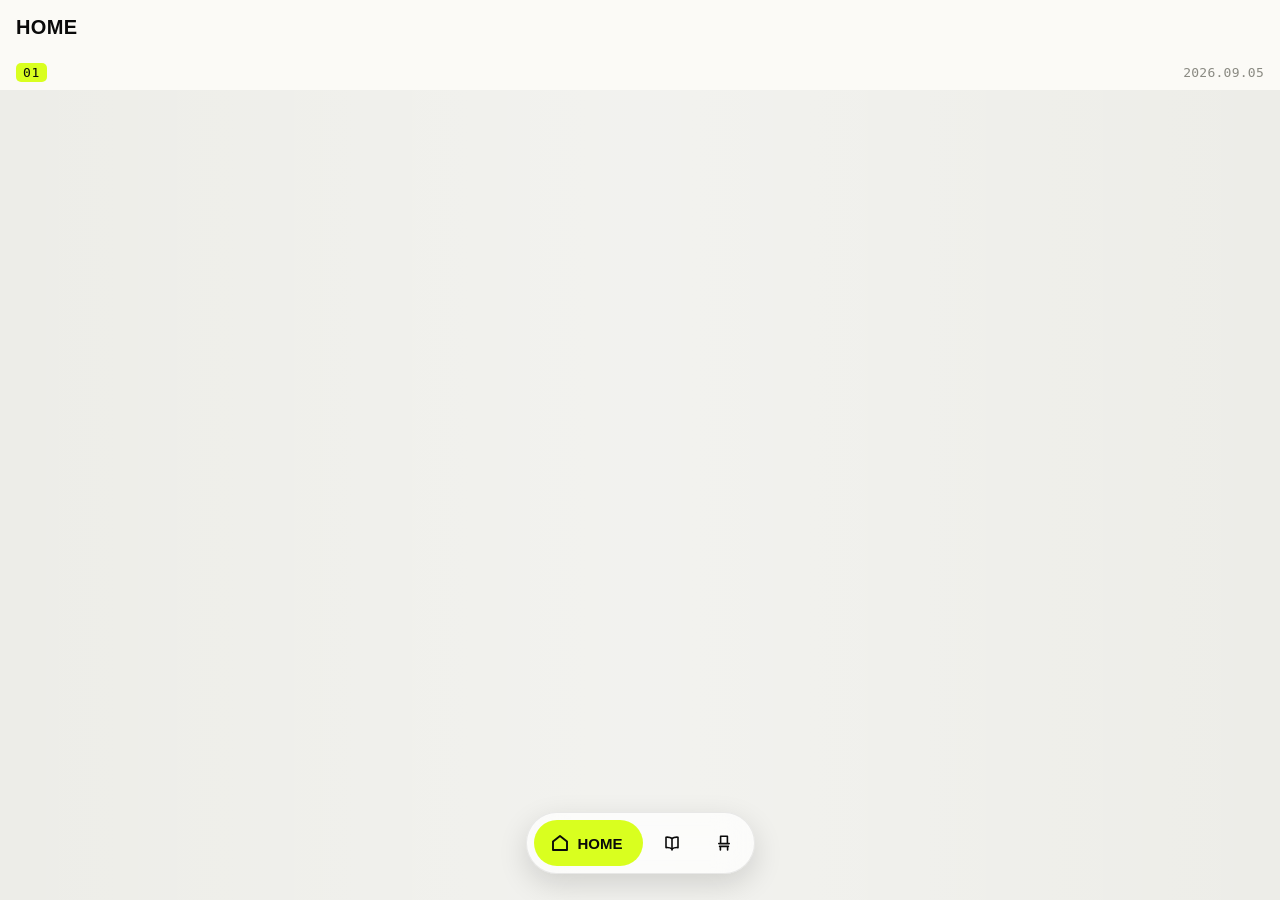
==== commit 61b620fa: "ヘッダーをロゴ画像からテキストに変更、スクロール追従を削除 - HOME/MENU/SEATSのヘッダーロゴ画像をテキストに変更 - .headerのposition: stickyを削除（スクロール" ====
--- a/index.html
+++ b/index.html
@@ -17,7 +17,7 @@
   <!-- HOME Screen -->
   <div id="screen-home" class="screen active">
     <div class="header">
-      <img src="assets/logo.png" alt="RIKI & KANAMI" width="34" height="34">
+      <h1 class="header-title">HOME</h1>
     </div>
 
     <div class="content dynamic-content">
@@ -27,7 +27,7 @@
   <!-- MENU Screen -->
   <div id="screen-menu" class="screen menu-screen">
     <div class="header">
-      <img src="assets/logo.png" alt="RIKI & KANAMI" width="34" height="34">
+      <h1 class="header-title">MENU</h1>
     </div>
 
     <div class="content">
@@ -61,7 +61,7 @@
 
           <div class="menu-item">
             <span class="item-category">POISSON</span>
-            <h3 class="item-name">江戸前穴子のペニエ 古代米とベルモットのクレーム<br>八幡平シャンピニョンと花穂の香り</h3>
+            <h3 class="item-name">江戸前穴子のベニエ 古代米とベルモットのクレーム<br>八幡平シャンピニョンと花穂の香り</h3>
           </div>
 
           <div class="menu-item">
@@ -89,23 +89,18 @@
       <div class="menu-content" data-content="drink">
         <div class="menu-items">
           <div class="menu-item">
-            <span class="item-category">SPARKLING</span>
-            <h3 class="item-name">コント・ド・ヌシャテル　ブリュット</h3>
-          </div>
-
-          <div class="menu-item">
             <span class="item-category">BEER</span>
             <h3 class="item-name">スーパードライ</h3>
           </div>
 
           <div class="menu-item">
             <span class="item-category">RED</span>
-            <h3 class="item-name">バロン・メリニャック　ルージュ</h3>
+            <h3 class="item-name">バロン・ダリニャック　ルージュ</h3>
           </div>
 
           <div class="menu-item">
             <span class="item-category">WHITE</span>
-            <h3 class="item-name">バロン・メリニャック　ブラン</h3>
+            <h3 class="item-name">バロン・ダリニャック　ブラン</h3>
           </div>
 
           <div class="menu-item">
@@ -135,11 +130,6 @@
         </div>
       </div>
 
-      <div class="menu-note">
-        <span class="note-symbol">＊</span>
-        <span class="note-text">アレルギーのある方は、お近くのスタッフまでお声がけください。</span>
-      </div>
-
       <div class="bottom-spacer"></div>
     </div>
   </div>
@@ -147,7 +137,7 @@
   <!-- SEATS Screen -->
   <div id="screen-seats" class="screen">
     <div class="header">
-      <img src="assets/logo.png" alt="RIKI & KANAMI" width="34" height="34">
+      <h1 class="header-title">SEATS</h1>
     </div>
 
     <div class="content">
--- a/styles.css
+++ b/styles.css
@@ -76,16 +76,11 @@
 
 /* Header */
 .header {
-  position: sticky;
-  top: 0;
-  z-index: 5;
-  background: rgba(251, 250, 246, 0.94);
-  backdrop-filter: blur(12px);
-  -webkit-backdrop-filter: blur(12px);
+  background: var(--color-paper);
   display: flex;
   align-items: center;
   justify-content: space-between;
-  padding: 6px 16px 10px;
+  padding: 16px 16px 12px;
   min-height: 50px;
 }
 
@@ -124,8 +119,11 @@
 }
 
 .header-title {
-  font-size: 16px;
-  font-weight: 600;
+  font-size: 20px;
+  font-weight: 700;
+  letter-spacing: 0.02em;
+  margin: 0;
+  color: var(--color-black);
 }
 
 /* Content */
@@ -211,12 +209,61 @@
   width: 100%;
   position: relative;
   display: block;
+  /* 4:5 aspect ratio for placeholder */
+  aspect-ratio: 4 / 5;
+  background: var(--color-divider);
+  overflow: hidden;
+}
+
+/* Loading animation skeleton */
+.post-image-placeholder::before {
+  content: '';
+  position: absolute;
+  inset: 0;
+  background: linear-gradient(
+    90deg,
+    transparent 0%,
+    rgba(255, 255, 255, 0.3) 50%,
+    transparent 100%
+  );
+  animation: shimmer 2s infinite;
+  z-index: 1;
+  pointer-events: none;
+}
+
+/* Stop shimmer when image is loaded */
+.post-image-placeholder:has(img.loaded)::before {
+  animation: none;
+  opacity: 0;
+}
+
+@keyframes shimmer {
+  0% {
+    transform: translateX(-100%);
+  }
+  100% {
+    transform: translateX(100%);
+  }
 }
 
 .post-image-placeholder img {
   width: 100%;
-  height: auto;
+  height: 100%;
+  object-fit: cover;
   display: block;
+  position: relative;
+  z-index: 2;
+}
+
+/* Fade in image when loaded */
+.post-image-placeholder img[loading="lazy"] {
+  opacity: 0;
+  transition: opacity 0.3s ease-in;
+}
+
+.post-image-placeholder img[loading="lazy"].loaded,
+.post-image-placeholder img:not([loading="lazy"]) {
+  opacity: 1;
 }
 
 .placeholder-text {
@@ -236,11 +283,11 @@
 .post-authors {
   position: absolute;
   left: 14px;
-  bottom: 14px;
-  display: flex;
-  align-items: center;
-  gap: 11px;
-  z-index: 10;
+  bottom: 18px;
+  display: flex;
+  align-items: center;
+  gap: 12px;
+  z-index: 3;
   pointer-events: none;
 }
 
@@ -250,8 +297,9 @@
 
 .author-avatars {
   position: relative;
-  width: 44px;
+  width: 54px;
   height: 36px;
+  flex-shrink: 0;
 }
 
 .avatar-placeholder {
@@ -285,6 +333,8 @@
   font-weight: 600;
   color: var(--color-white);
   cursor: pointer;
+  white-space: nowrap;
+  flex-shrink: 0;
 }
 
 .post-meta {
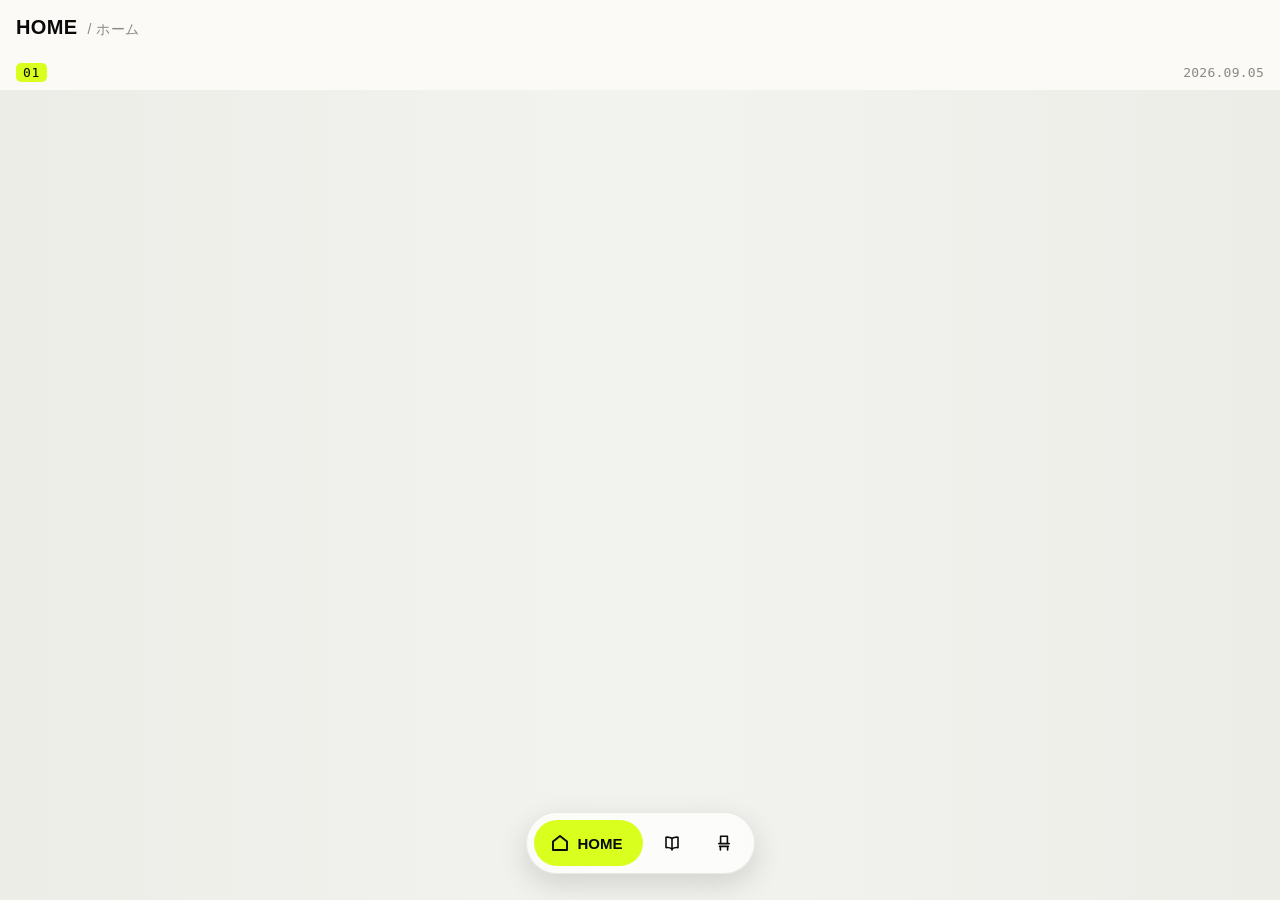
==== commit fb9bedfe: "ヘッダーに和名を追加 - HOME / ホーム - MENU / メニュー - SEATS / 席次  .header-subtitleスタイルを追加: - フォントサイズ14px（英語タイトルの20" ====
--- a/index.html
+++ b/index.html
@@ -17,7 +17,7 @@
   <!-- HOME Screen -->
   <div id="screen-home" class="screen active">
     <div class="header">
-      <h1 class="header-title">HOME</h1>
+      <h1 class="header-title">HOME <span class="header-subtitle">/ ホーム</span></h1>
     </div>
 
     <div class="content dynamic-content">
@@ -27,7 +27,7 @@
   <!-- MENU Screen -->
   <div id="screen-menu" class="screen menu-screen">
     <div class="header">
-      <h1 class="header-title">MENU</h1>
+      <h1 class="header-title">MENU <span class="header-subtitle">/ メニュー</span></h1>
     </div>
 
     <div class="content">
@@ -137,7 +137,7 @@
   <!-- SEATS Screen -->
   <div id="screen-seats" class="screen">
     <div class="header">
-      <h1 class="header-title">SEATS</h1>
+      <h1 class="header-title">SEATS <span class="header-subtitle">/ 席次</span></h1>
     </div>
 
     <div class="content">
--- a/styles.css
+++ b/styles.css
@@ -124,6 +124,13 @@
   letter-spacing: 0.02em;
   margin: 0;
   color: var(--color-black);
+}
+
+.header-subtitle {
+  font-size: 14px;
+  font-weight: 400;
+  color: var(--color-gray-mid);
+  margin-left: 4px;
 }
 
 /* Content */
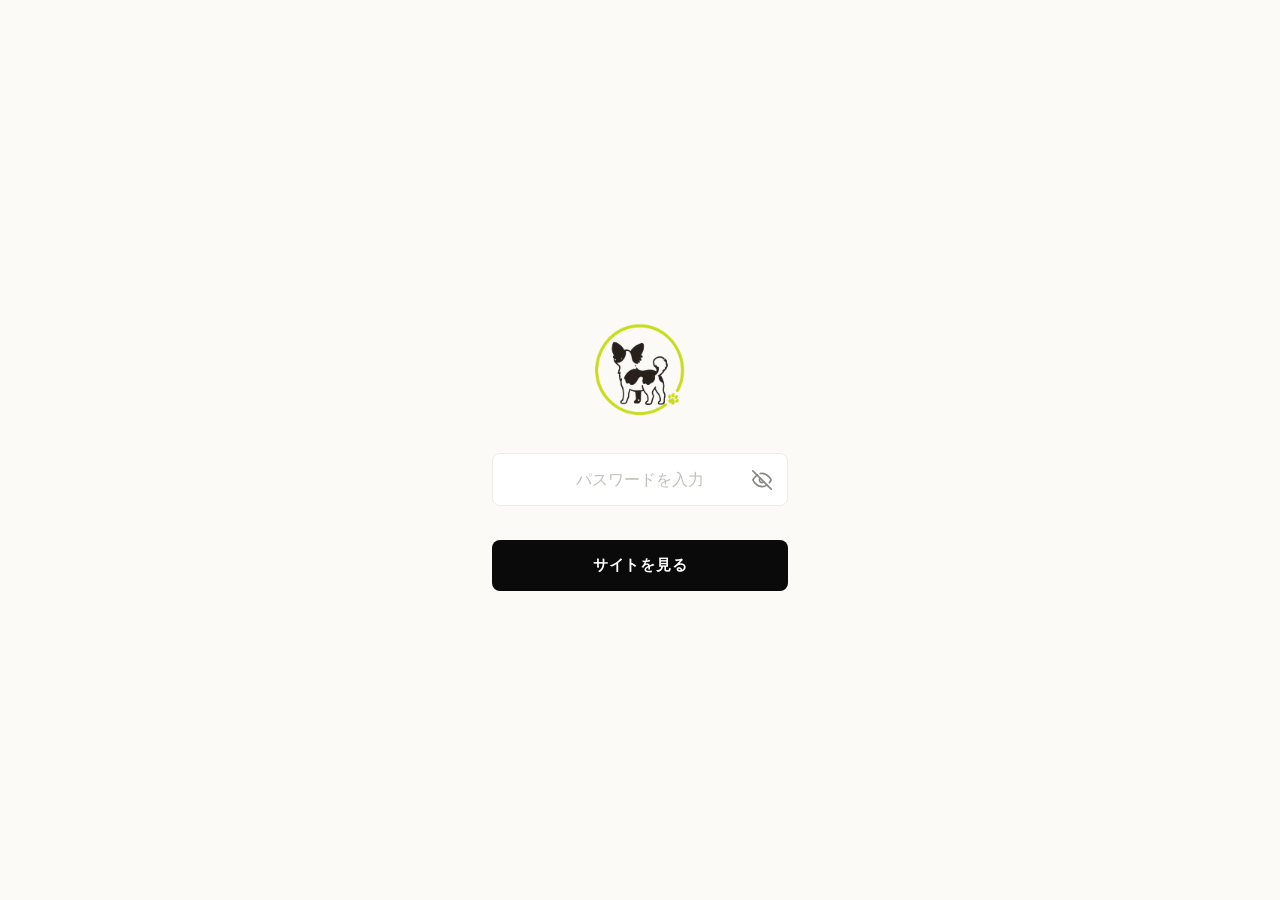
==== commit 585d6fec: "パスワード保護機能を実装、UI改善 - パスワード保護画面を追加（パスワード: 0905）   - ロゴ画像を表示   - 数値入力のみ可能   - パスワード表示/非表示切り替えボタン   - 初回" ====
--- a/index.html
+++ b/index.html
@@ -10,6 +10,39 @@
 <link rel="stylesheet" href="styles.css">
 </head>
 <body>
+
+<!-- Password Overlay -->
+<div id="password-overlay" class="password-overlay">
+  <div class="password-container">
+    <img src="/assets/logo.png" alt="RIKI & KANAMI" class="password-logo">
+    <form id="password-form" class="password-form">
+      <div class="password-input-wrapper">
+        <input
+          type="password"
+          id="password-input"
+          class="password-input"
+          placeholder="パスワードを入力"
+          autocomplete="off"
+          inputmode="numeric"
+          pattern="[0-9]*"
+          maxlength="4"
+        >
+        <button type="button" id="toggle-password" class="toggle-password" aria-label="パスワードを表示">
+          <svg class="eye-off-icon" width="20" height="20" viewBox="0 0 24 24" fill="none" stroke="currentColor" stroke-width="2" stroke-linecap="round" stroke-linejoin="round">
+            <path d="M17.94 17.94A10.07 10.07 0 0 1 12 20c-7 0-11-8-11-8a18.45 18.45 0 0 1 5.06-5.94M9.9 4.24A9.12 9.12 0 0 1 12 4c7 0 11 8 11 8a18.5 18.5 0 0 1-2.16 3.19m-6.72-1.07a3 3 0 1 1-4.24-4.24"></path>
+            <line x1="1" y1="1" x2="23" y2="23"></line>
+          </svg>
+          <svg class="eye-icon" width="20" height="20" viewBox="0 0 24 24" fill="none" stroke="currentColor" stroke-width="2" stroke-linecap="round" stroke-linejoin="round" style="display: none;">
+            <path d="M1 12s4-8 11-8 11 8 11 8-4 8-11 8-11-8-11-8z"></path>
+            <circle cx="12" cy="12" r="3"></circle>
+          </svg>
+        </button>
+      </div>
+      <p id="password-error" class="password-error"></p>
+      <button type="submit" class="password-submit">サイトを見る</button>
+    </form>
+  </div>
+</div>
 
 <!-- App Container -->
 <div id="app">
--- a/styles.css
+++ b/styles.css
@@ -1,4 +1,135 @@
 /* Wedding Site - Styles */
+
+/* Password Overlay */
+.password-overlay {
+  position: fixed;
+  top: 0;
+  left: 0;
+  right: 0;
+  bottom: 0;
+  background: var(--color-paper);
+  z-index: 9999;
+  display: none;
+  align-items: center;
+  justify-content: center;
+  transition: opacity 0.4s ease, visibility 0.4s ease;
+}
+
+.password-overlay.show {
+  display: flex;
+}
+
+.password-overlay.hidden {
+  opacity: 0;
+  visibility: hidden;
+  pointer-events: none;
+}
+
+.password-container {
+  text-align: center;
+  padding: 32px;
+  max-width: 360px;
+  width: 100%;
+}
+
+.password-logo {
+  width: 120px;
+  height: 120px;
+  margin: 0 auto 24px;
+  display: block;
+}
+
+.password-subtitle {
+  font-size: 14px;
+  color: var(--color-gray-mid);
+  margin-bottom: 32px;
+  letter-spacing: 0.01em;
+}
+
+.password-form {
+  display: flex;
+  flex-direction: column;
+  gap: 8px;
+}
+
+.password-input-wrapper {
+  position: relative;
+  width: 100%;
+}
+
+.password-input {
+  width: 100%;
+  padding: 16px 48px;
+  font-size: 16px;
+  font-family: var(--font-mono);
+  border: 1.5px solid var(--color-divider);
+  border-radius: 8px;
+  background: var(--color-white);
+  color: var(--color-black);
+  text-align: center;
+  letter-spacing: 0.3em;
+  transition: border-color 0.2s ease;
+}
+
+.password-input:focus {
+  outline: none;
+  border-color: var(--color-lime);
+}
+
+.password-input::placeholder {
+  letter-spacing: normal;
+  color: var(--color-gray-light);
+}
+
+.toggle-password {
+  position: absolute;
+  right: 12px;
+  top: 50%;
+  transform: translateY(-50%);
+  background: none;
+  border: none;
+  cursor: pointer;
+  padding: 4px;
+  display: flex;
+  align-items: center;
+  justify-content: center;
+  color: var(--color-gray-mid);
+  transition: color 0.2s ease;
+}
+
+.toggle-password:hover {
+  color: var(--color-black);
+}
+
+.toggle-password:focus {
+  outline: none;
+}
+
+.password-error {
+  font-size: 13px;
+  color: #E74C3C;
+  min-height: 18px;
+  margin: 0;
+}
+
+.password-submit {
+  width: 100%;
+  padding: 16px;
+  font-size: 15px;
+  font-weight: 600;
+  font-family: var(--font-sans);
+  background: var(--color-black);
+  color: var(--color-white);
+  border: none;
+  border-radius: 8px;
+  cursor: pointer;
+  transition: opacity 0.2s ease;
+  letter-spacing: 0.05em;
+}
+
+.password-submit:active {
+  opacity: 0.7;
+}
 
 /* Dynamic content - hidden until loaded */
 .dynamic-content {
@@ -82,6 +213,17 @@
   justify-content: space-between;
   padding: 16px 16px 12px;
   min-height: 50px;
+}
+
+/* Headers with back button should stick on scroll */
+.header:has(.header-left) {
+  position: sticky;
+  top: 0;
+  z-index: 5;
+  background: rgba(251, 250, 246, 0.94);
+  backdrop-filter: blur(12px);
+  -webkit-backdrop-filter: blur(12px);
+  padding: 6px 16px 10px;
 }
 
 .header img {
@@ -305,7 +447,7 @@
 .author-avatars {
   position: relative;
   width: 54px;
-  height: 36px;
+  height: 34px;
   flex-shrink: 0;
 }
 
@@ -321,14 +463,14 @@
   background-repeat: no-repeat;
 }
 
-.avatar-placeholder:not(.offset) {
+.avatar-placeholder:not(.offset):not(.single) {
   left: 0;
-  top: 0;
+  top: -4px;
 }
 
 .avatar-placeholder.offset {
   left: 14px;
-  top: 8px;
+  top: 4px;
 }
 
 .avatar-placeholder.single {
@@ -344,6 +486,11 @@
   flex-shrink: 0;
 }
 
+/* RIKI+KANAMIの場合（offsetクラスを持つアバターがある場合）余白を追加 */
+.avatar-placeholder.offset ~ .author-names {
+  margin-left: 56px;
+}
+
 .post-meta {
   display: flex;
   align-items: center;
@@ -383,17 +530,30 @@
   color: var(--color-black);
   word-break: break-word;
   overflow-wrap: break-word;
+  display: -webkit-box;
+  -webkit-box-orient: vertical;
+  -webkit-line-clamp: 2;
+  overflow: hidden;
+  text-overflow: ellipsis;
+}
+
+/* When read more button is present, remove bottom padding from content */
+.post-content:has(+ .read-more) {
+  padding-bottom: 0;
 }
 
 .read-more {
-  padding: 0 16px 12px;
+  padding: 8px 16px 12px;
   font-size: 14px;
   color: #9A9A92;
-}
-
-/* When content is expanded, add bottom padding to match top */
+  cursor: pointer;
+}
+
+/* When content is expanded, show all content */
 .content-expanded .post-content {
   padding-bottom: 12px;
+  -webkit-line-clamp: unset;
+  overflow: visible;
 }
 
 /* Menu Screen */
